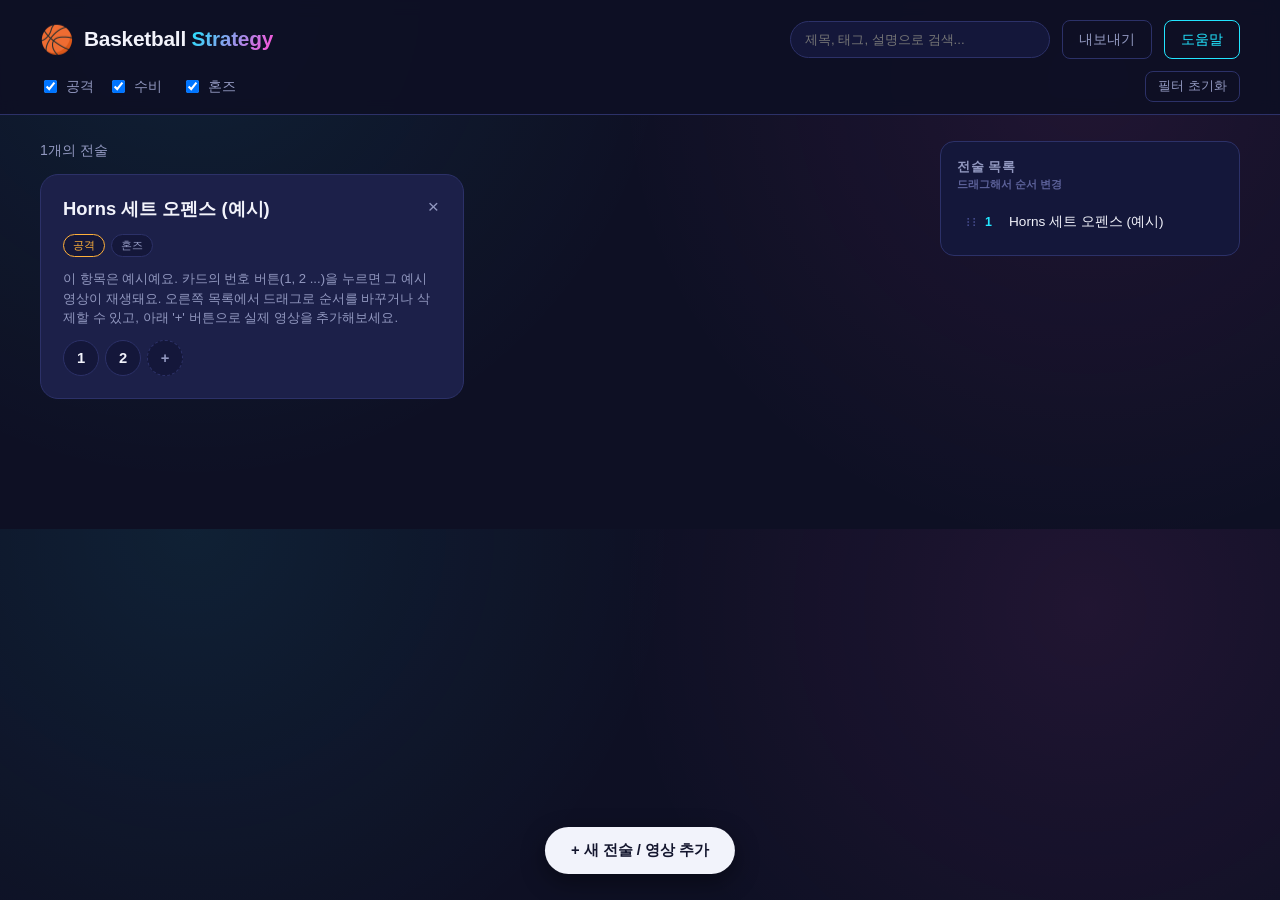
==== basketball/index.html @ 35e28404 "Add real start/end clip trimming and drop header subtitle Previously only a video's URL timestamp wa" ====
<!DOCTYPE html>
<html lang="ko">

<head>
    <meta charset="utf-8">
    <title>Basketball Strategy | 농구 전술 클립 정리</title>
    <meta content="width=device-width, initial-scale=1.0" name="viewport">
    <meta content="농구 전술 영상 클립 아카이브" name="description">
    <link href="css/style.css" rel="stylesheet">
</head>

<body>
    <header class="site-header">
        <div class="header-inner">
            <div class="brand">
                <span class="brand-mark">🏀</span>
                <div class="brand-text">
                    <span class="brand-title">Basketball <em>Strategy</em></span>
                </div>
            </div>
            <div class="header-actions">
                <div class="search-wrap">
                    <input id="searchInput" type="text" placeholder="제목, 태그, 설명으로 검색...">
                </div>
                <button id="exportBtn" class="btn btn-ghost">내보내기</button>
                <button id="guideBtn" class="btn btn-outline">도움말</button>
            </div>
        </div>
        <div class="filter-bar">
            <div class="filter-item">
                <label class="check"><input type="checkbox" class="category-filter" value="offense" checked> 공격</label>
                <label class="check"><input type="checkbox" class="category-filter" value="defense" checked> 수비</label>
            </div>
            <div id="typeFilterList" class="type-filter-list"></div>
            <button id="resetFilters" class="btn btn-ghost btn-sm">필터 초기화</button>
        </div>
    </header>

    <main class="layout">
        <section class="play-area">
            <p id="resultCount" class="result-count"></p>
            <div id="playGrid" class="play-grid"></div>
            <p id="emptyState" class="empty-state" hidden>조건에 맞는 전술이 없어요.</p>
        </section>

        <aside class="outline-panel">
            <h2>전술 목록 <span class="hint">드래그해서 순서 변경</span></h2>
            <ul id="outlineList" class="outline-list"></ul>
        </aside>
    </main>

    <button id="addPlayFab" class="fab-btn">+ 새 전술 / 영상 추가</button>

    <!-- Clip Player Modal -->
    <div id="clipModal" class="modal" hidden>
        <div class="modal-backdrop" id="modalBackdrop"></div>
        <div class="modal-panel">
            <button id="closeModal" class="modal-close" aria-label="닫기">&times;</button>
            <div class="player-wrap">
                <div id="youtubePlayer"></div>
                <video id="localPlayer" controls hidden></video>
            </div>
            <div class="clip-info">
                <div class="clip-info-head">
                    <h2 id="modalTitle"></h2>
                    <button id="replayBtn" class="btn btn-outline btn-sm">다시보기</button>
                </div>
                <div id="modalBadges" class="badges"></div>
                <div class="notes-block">
                    <div class="notes-head">
                        <h3>설명</h3>
                        <button id="editNotesBtn" class="icon-btn" title="설명 수정">✎</button>
                    </div>
                    <p id="modalNotes" class="notes"></p>
                    <textarea id="modalNotesEdit" class="notes-edit" hidden placeholder="이 전술에 대한 설명을 적어보세요"></textarea>
                    <div id="notesEditActions" class="notes-edit-actions" hidden>
                        <button id="saveNotesBtn" class="btn btn-primary btn-sm">저장</button>
                        <button id="cancelNotesBtn" class="btn btn-ghost btn-sm">취소</button>
                    </div>
                </div>
                <div id="exampleSwitcher" class="example-switcher"></div>
                <p id="currentExampleLabel" class="current-example-label"></p>
                <button id="addExampleBtn" class="btn btn-ghost btn-sm">+ 이 전술에 예시 영상 추가</button>
            </div>
        </div>
    </div>

    <!-- Add Play Modal -->
    <div id="addPlayModal" class="modal" hidden>
        <div class="modal-backdrop" id="addPlayBackdrop"></div>
        <div class="modal-panel form-panel">
            <button id="closeAddPlay" class="modal-close" aria-label="닫기">&times;</button>
            <h2>새 전술 추가</h2>
            <form id="addPlayForm">
                <label>전술 이름
                    <input type="text" name="title" placeholder="예: Horns 세트 오펜스" required>
                </label>
                <label>설명 (선택)
                    <textarea name="notes" rows="3" placeholder="이 전술에 대한 설명을 적어보세요"></textarea>
                </label>
                <div class="form-row">
                    <label>구분
                        <select name="category">
                            <option value="offense">공격</option>
                            <option value="defense">수비</option>
                        </select>
                    </label>
                    <label>세부 유형
                        <input type="text" name="type" list="typeSuggestions" placeholder="예: horns, pick-and-roll" required>
                        <datalist id="typeSuggestions"></datalist>
                    </label>
                </div>
                <label>영상 링크 (유튜브)
                    <input type="text" name="videoUrl" placeholder="https://www.youtube.com/watch?v=..." required>
                </label>
                <div class="form-row">
                    <label>시작 시간 (선택)
                        <input type="text" name="startTime" placeholder="예: 1:35 또는 95">
                    </label>
                    <label>종료 시간 (선택)
                        <input type="text" name="endTime" placeholder="예: 1:50 또는 110">
                    </label>
                </div>
                <label>영상 이름
                    <input type="text" name="exampleLabel" placeholder="예: 기본형 (비워두면 자동으로 번호만 붙어요)">
                </label>
                <button type="submit" class="btn btn-primary">추가하기</button>
            </form>
        </div>
    </div>

    <!-- Add Example Modal -->
    <div id="addExampleModal" class="modal" hidden>
        <div class="modal-backdrop" id="addExampleBackdrop"></div>
        <div class="modal-panel form-panel">
            <button id="closeAddExample" class="modal-close" aria-label="닫기">&times;</button>
            <h2>예시 영상 추가</h2>
            <form id="addExampleForm">
                <label>영상 링크 (유튜브)
                    <input type="text" name="videoUrl" placeholder="https://www.youtube.com/watch?v=..." required>
                </label>
                <div class="form-row">
                    <label>시작 시간 (선택)
                        <input type="text" name="startTime" placeholder="예: 1:35 또는 95">
                    </label>
                    <label>종료 시간 (선택)
                        <input type="text" name="endTime" placeholder="예: 1:50 또는 110">
                    </label>
                </div>
                <label>영상 이름
                    <input type="text" name="exampleLabel" placeholder="예: 스플릿 변형 (비워두면 자동으로 번호만 붙어요)">
                </label>
                <button type="submit" class="btn btn-primary">추가하기</button>
            </form>
        </div>
    </div>

    <!-- Guide Modal -->
    <div id="guideModal" class="modal" hidden>
        <div class="modal-backdrop" id="guideBackdrop"></div>
        <div class="modal-panel guide-panel">
            <button id="closeGuide" class="modal-close" aria-label="닫기">&times;</button>
            <h2>사용 방법</h2>
            <h3>영상 추가하기</h3>
            <p>오른쪽 아래 <b>+ 새 전술 / 영상 추가</b> 버튼을 누르고 유튜브 링크와 이름만 입력하면 바로 추가돼요. 이미 있는 전술(예: Horns)에 다른 예시 영상을 더 넣고 싶으면, 카드나 재생 화면의 <b>+ 이 전술에 예시 영상 추가</b> 버튼을 쓰세요. 번호 버튼(1, 2, 3...)을 누르면 그 예시 영상이 재생돼요.</p>
            <h3>클립 구간(시작/끝) 지정하기</h3>
            <p>영상 전체가 아니라 원하는 구간만 재생되게 하려면 <b>시작 시간</b>과 <b>종료 시간</b>을 적어주세요. <code>1:35</code>처럼 분:초로 적거나 <code>95</code>처럼 초 단위 숫자로 적어도 돼요. 비워두면 시작은 영상 처음부터(또는 링크에 있는 시간), 끝은 영상이 끝날 때까지 재생돼요.</p>
            <h3>순서 바꾸기 / 삭제하기</h3>
            <p>오른쪽 <b>전술 목록</b> 패널에서 드래그해서 순서를 바꿀 수 있어요. 각 항목의 × 버튼으로 삭제할 수 있어요.</p>
            <h3>⚠️ 브라우저에만 저장돼요</h3>
            <p>여기서 추가/삭제/정렬한 내용은 <b>지금 이 브라우저에만</b> 저장돼요 (localStorage). 다른 기기나 다른 사람에게는 보이지 않아요. 모두에게 영구 반영하려면 상단의 <b>내보내기</b> 버튼으로 최신 상태를 <code>plays.json</code> 파일로 받아서, 저장소의 <code>basketball/data/plays.json</code> 파일을 그걸로 교체하고 커밋/푸시하세요.</p>
        </div>
    </div>

    <script src="https://www.youtube.com/iframe_api"></script>
    <script src="js/app.js"></script>
</body>

</html>
---- basketball/css/style.css ----
:root {
    --bg: #0e1024;
    --bg-alt: #151833;
    --card: #1c2049;
    --card-hover: #232a5c;
    --panel: #14173a;
    --text: #f2f3fb;
    --text-dark: #14162e;
    --muted: #9298c0;
    --border: #2c3168;
    --accent-a: #22e5ff;
    --accent-b: #ff4fd8;
    --offense: #ffb03a;
    --defense: #4fa8ff;
    --radius: 14px;
    --maxw: 1680px;
    --side-pad: 40px;
}

* {
    box-sizing: border-box;
}

body {
    margin: 0;
    font-family: "Segoe UI", "Apple SD Gothic Neo", "Malgun Gothic", sans-serif;
    background: var(--bg);
    background-image: radial-gradient(circle at 15% 0%, rgba(34, 229, 255, 0.08), transparent 40%),
                       radial-gradient(circle at 85% 15%, rgba(255, 79, 216, 0.08), transparent 40%);
    color: var(--text);
    padding-bottom: 90px;
}

a {
    color: inherit;
}

.site-header {
    position: sticky;
    top: 0;
    z-index: 10;
    background: rgba(14, 16, 36, 0.92);
    backdrop-filter: blur(8px);
    border-bottom: 1px solid var(--border);
}

.header-inner {
    max-width: var(--maxw);
    margin: 0 auto;
    padding: 20px var(--side-pad) 12px;
    display: flex;
    align-items: center;
    justify-content: space-between;
    gap: 24px;
    flex-wrap: wrap;
}

.brand {
    display: flex;
    align-items: center;
    gap: 10px;
    flex-shrink: 0;
}

.brand-mark {
    font-size: 1.7rem;
    line-height: 1;
}

.brand-text {
    display: flex;
    flex-direction: column;
    line-height: 1.2;
}

.brand-title {
    font-size: 1.3rem;
    font-weight: 800;
    letter-spacing: -0.01em;
    white-space: nowrap;
}

.brand-title em {
    font-style: normal;
    background: linear-gradient(120deg, var(--accent-a), var(--accent-b));
    -webkit-background-clip: text;
    background-clip: text;
    color: transparent;
}

.header-actions {
    display: flex;
    align-items: center;
    gap: 12px;
    flex-wrap: wrap;
    justify-content: flex-end;
}

.search-wrap {
    width: 260px;
}

#searchInput {
    width: 100%;
    padding: 10px 14px;
    border-radius: 999px;
    border: 1px solid var(--border);
    background: var(--panel);
    color: var(--text);
    outline: none;
}

#searchInput:focus {
    border-color: var(--accent-a);
}

.filter-bar {
    max-width: var(--maxw);
    margin: 0 auto;
    padding: 0 var(--side-pad) 12px;
    display: flex;
    align-items: center;
    gap: 20px;
    flex-wrap: wrap;
}

.filter-item {
    display: flex;
    gap: 14px;
}

.type-filter-list {
    display: flex;
    gap: 12px;
    flex-wrap: wrap;
    flex: 1;
}

.btn {
    padding: 9px 16px;
    border-radius: 8px;
    border: 1px solid var(--border);
    background: var(--panel);
    color: var(--text);
    cursor: pointer;
    font-size: 0.88rem;
    white-space: nowrap;
}

.btn:hover {
    border-color: var(--accent-a);
}

.btn-sm {
    padding: 6px 12px;
    font-size: 0.8rem;
}

.btn-outline {
    background: transparent;
    border-color: var(--accent-a);
    color: var(--accent-a);
}

.btn-ghost {
    background: transparent;
    color: var(--muted);
}

.btn-primary {
    background: linear-gradient(90deg, var(--accent-a), var(--accent-b));
    color: #06070f;
    border: none;
    font-weight: 700;
}

.form-panel .btn-primary {
    width: 100%;
    padding: 11px;
}

.check {
    display: flex;
    align-items: center;
    gap: 6px;
    font-size: 0.88rem;
    cursor: pointer;
    color: var(--muted);
}

.layout {
    max-width: var(--maxw);
    margin: 0 auto;
    padding: 26px var(--side-pad) 40px;
    display: grid;
    grid-template-columns: 1fr 300px;
    gap: 32px;
    align-items: start;
}

.result-count {
    color: var(--muted);
    font-size: 0.88rem;
    margin: 0 0 14px;
}

.play-grid {
    display: grid;
    grid-template-columns: repeat(auto-fill, minmax(320px, 1fr));
    gap: 20px;
}

.play-card {
    background: var(--card);
    border: 1px solid var(--border);
    border-radius: 18px;
    padding: 22px;
    cursor: pointer;
    transition: transform 0.15s ease, border-image 0.15s ease, background 0.15s ease;
    display: flex;
    flex-direction: column;
    gap: 12px;
}

.play-card:hover {
    transform: translateY(-3px);
    background: var(--card-hover);
    border-color: transparent;
    border-image: linear-gradient(120deg, var(--accent-a), var(--accent-b)) 1;
}

.play-card-head {
    display: flex;
    align-items: flex-start;
    justify-content: space-between;
    gap: 8px;
}

.play-title {
    font-size: 1.15rem;
    font-weight: 700;
    margin: 0;
    line-height: 1.35;
}

.icon-btn {
    background: none;
    border: none;
    color: var(--muted);
    font-size: 1.2rem;
    cursor: pointer;
    line-height: 1;
    padding: 0 2px;
    flex-shrink: 0;
}

.icon-btn:hover {
    color: var(--accent-b);
}

.badges {
    display: flex;
    flex-wrap: wrap;
    gap: 6px;
}

.badge {
    font-size: 0.7rem;
    padding: 3px 9px;
    border-radius: 999px;
    background: var(--panel);
    color: var(--muted);
    border: 1px solid var(--border);
}

.badge.cat-offense {
    color: var(--offense);
    border-color: var(--offense);
}

.badge.cat-defense {
    color: var(--defense);
    border-color: var(--defense);
}

.example-pills {
    display: flex;
    flex-wrap: wrap;
    gap: 6px;
}

.pill-btn {
    width: 36px;
    height: 36px;
    border-radius: 999px;
    border: 1px solid var(--border);
    background: var(--panel);
    color: var(--text);
    font-size: 0.92rem;
    font-weight: 600;
    cursor: pointer;
    display: flex;
    align-items: center;
    justify-content: center;
}

.pill-btn:hover {
    border-color: var(--accent-a);
    color: var(--accent-a);
}

.pill-btn.active {
    background: linear-gradient(120deg, var(--accent-a), var(--accent-b));
    color: #06070f;
    border-color: transparent;
}

.pill-add {
    color: var(--muted);
    border-style: dashed;
}

.card-notes {
    color: var(--muted);
    font-size: 0.82rem;
    margin: 0;
    line-height: 1.5;
}

.empty-state {
    color: var(--muted);
    text-align: center;
    padding: 60px 0;
}

/* Outline panel */
.outline-panel {
    background: var(--panel);
    border: 1px solid var(--border);
    border-radius: var(--radius);
    padding: 16px;
    position: sticky;
    top: 130px;
}

.outline-panel h2 {
    font-size: 0.82rem;
    text-transform: uppercase;
    letter-spacing: 0.04em;
    color: var(--muted);
    margin: 0 0 12px;
    display: flex;
    flex-direction: column;
    gap: 2px;
}

.outline-panel .hint {
    font-size: 0.68rem;
    text-transform: none;
    color: #5c6199;
    letter-spacing: normal;
}

.outline-list {
    list-style: none;
    margin: 0;
    padding: 0;
    display: flex;
    flex-direction: column;
    gap: 4px;
}

.outline-item {
    display: flex;
    align-items: center;
    gap: 8px;
    padding: 8px 8px;
    border-radius: 8px;
    cursor: pointer;
    font-size: 0.85rem;
}

.outline-item:hover {
    background: var(--card);
}

.outline-item.dragging {
    opacity: 0.4;
}

.drag-handle {
    color: #454b8c;
    cursor: grab;
    font-size: 0.8rem;
}

.outline-index {
    color: var(--accent-a);
    font-weight: 700;
    font-size: 0.78rem;
    width: 16px;
    flex-shrink: 0;
}

.outline-title {
    flex: 1;
    overflow: hidden;
    text-overflow: ellipsis;
    white-space: nowrap;
    color: var(--text);
}

.outline-delete {
    opacity: 0;
}

.outline-item:hover .outline-delete {
    opacity: 1;
}

/* Floating add button */
.fab-btn {
    position: fixed;
    bottom: 26px;
    left: 50%;
    transform: translateX(-50%);
    background: var(--text);
    color: var(--text-dark);
    border: none;
    border-radius: 999px;
    padding: 14px 26px;
    font-size: 0.92rem;
    font-weight: 700;
    cursor: pointer;
    box-shadow: 0 8px 24px rgba(0, 0, 0, 0.4);
    z-index: 50;
}

.fab-btn:hover {
    box-shadow: 0 0 0 3px var(--accent-a), 0 8px 24px rgba(0, 0, 0, 0.4);
}

/* Modal */
.modal {
    position: fixed;
    inset: 0;
    z-index: 100;
    display: none;
    align-items: center;
    justify-content: center;
    padding: 20px;
}

.modal:not([hidden]) {
    display: flex;
}

.modal-backdrop {
    position: absolute;
    inset: 0;
    background: rgba(4, 5, 14, 0.8);
}

.modal-panel {
    position: relative;
    background: var(--panel);
    border: 1px solid var(--border);
    border-radius: var(--radius);
    max-width: 860px;
    width: 100%;
    max-height: 90vh;
    overflow-y: auto;
    padding: 18px;
}

.modal-close {
    position: absolute;
    top: 10px;
    right: 12px;
    background: none;
    border: none;
    color: var(--muted);
    font-size: 1.6rem;
    cursor: pointer;
    line-height: 1;
    z-index: 2;
}

.player-wrap {
    aspect-ratio: 16 / 9;
    background: #000;
    border-radius: 8px;
    overflow: hidden;
}

#youtubePlayer,
#localPlayer {
    width: 100%;
    height: 100%;
}

.clip-info {
    padding-top: 16px;
    display: flex;
    flex-direction: column;
    gap: 10px;
}

.clip-info-head {
    display: flex;
    align-items: center;
    justify-content: space-between;
    gap: 12px;
}

.clip-info-head h2 {
    margin: 0;
    font-size: 1.15rem;
}

.example-switcher {
    display: flex;
    gap: 6px;
    flex-wrap: wrap;
}

.current-example-label {
    margin: 0;
    color: var(--accent-a);
    font-size: 0.82rem;
    font-weight: 600;
}

.notes {
    color: var(--muted);
    line-height: 1.6;
    white-space: pre-wrap;
    margin: 0;
}

.notes-block {
    display: flex;
    flex-direction: column;
    gap: 6px;
    background: var(--card);
    border: 1px solid var(--border);
    border-radius: 10px;
    padding: 12px 14px;
}

.notes-head {
    display: flex;
    align-items: center;
    justify-content: space-between;
}

.notes-head h3 {
    margin: 0;
    font-size: 0.72rem;
    text-transform: uppercase;
    letter-spacing: 0.05em;
    color: var(--muted);
}

.notes-edit {
    width: 100%;
    min-height: 70px;
    padding: 8px 10px;
    border-radius: 8px;
    border: 1px solid var(--border);
    background: var(--panel);
    color: var(--text);
    font-family: inherit;
    font-size: 0.92rem;
    resize: vertical;
}

.notes-edit:focus {
    outline: none;
    border-color: var(--accent-a);
}

.notes-edit-actions {
    display: flex;
    gap: 8px;
}

/* Forms */
.form-panel {
    max-width: 460px;
}

.form-panel h2 {
    margin-top: 0;
}

#addPlayForm,
#addExampleForm {
    display: flex;
    flex-direction: column;
    gap: 14px;
}

#addPlayForm label,
#addExampleForm label {
    display: flex;
    flex-direction: column;
    gap: 6px;
    font-size: 0.85rem;
    color: var(--muted);
}

.form-row {
    display: flex;
    gap: 12px;
}

.form-row label {
    flex: 1;
}

#addPlayForm input,
#addPlayForm select,
#addPlayForm textarea,
#addExampleForm input {
    padding: 9px 11px;
    border-radius: 8px;
    border: 1px solid var(--border);
    background: var(--card);
    color: var(--text);
    font-size: 0.92rem;
    font-family: inherit;
}

#addPlayForm input:focus,
#addPlayForm select:focus,
#addPlayForm textarea:focus,
#addExampleForm input:focus {
    outline: none;
    border-color: var(--accent-a);
}

/* Guide */
.guide-panel {
    max-width: 560px;
    line-height: 1.65;
}

.guide-panel h3 {
    margin-top: 20px;
    margin-bottom: 6px;
    font-size: 1rem;
}

.guide-panel code {
    background: var(--card);
    padding: 1px 5px;
    border-radius: 4px;
    font-size: 0.88em;
}

@media (max-width: 860px) {
    :root {
        --side-pad: 20px;
    }

    .layout {
        grid-template-columns: 1fr;
    }

    .outline-panel {
        position: static;
    }

    .form-row {
        flex-direction: column;
    }

    .header-actions {
        width: 100%;
    }

    .search-wrap {
        width: 100%;
        flex: 1;
    }
}
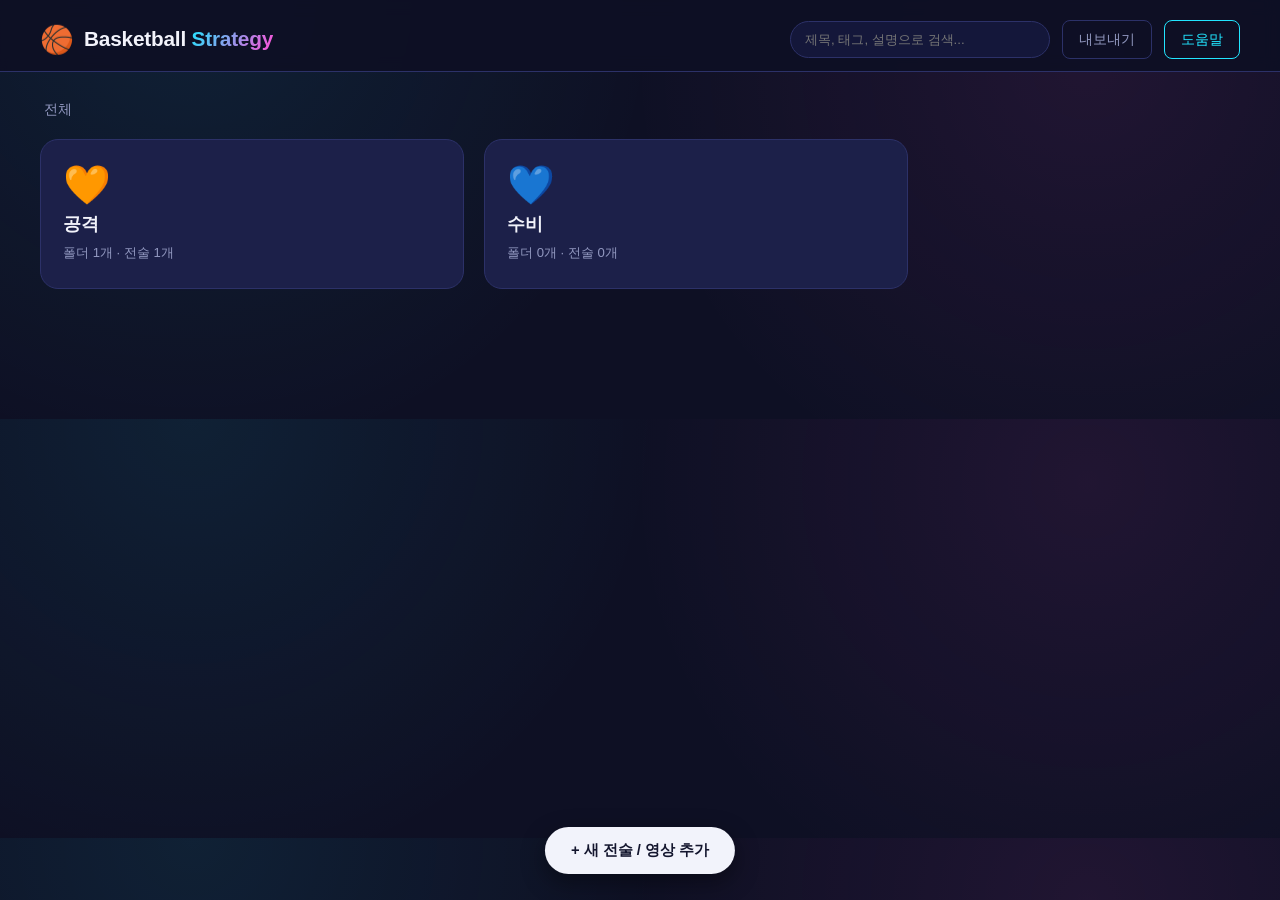
==== commit b692be7f: "Replace flat filters with a folder-based browsing structure Swap the checkbox filter bar for actual " ====
--- a/basketball/index.html
+++ b/basketball/index.html
@@ -26,25 +26,17 @@
                 <button id="guideBtn" class="btn btn-outline">도움말</button>
             </div>
         </div>
-        <div class="filter-bar">
-            <div class="filter-item">
-                <label class="check"><input type="checkbox" class="category-filter" value="offense" checked> 공격</label>
-                <label class="check"><input type="checkbox" class="category-filter" value="defense" checked> 수비</label>
-            </div>
-            <div id="typeFilterList" class="type-filter-list"></div>
-            <button id="resetFilters" class="btn btn-ghost btn-sm">필터 초기화</button>
-        </div>
     </header>
 
     <main class="layout">
         <section class="play-area">
-            <p id="resultCount" class="result-count"></p>
+            <nav id="breadcrumb" class="breadcrumb"></nav>
             <div id="playGrid" class="play-grid"></div>
-            <p id="emptyState" class="empty-state" hidden>조건에 맞는 전술이 없어요.</p>
+            <p id="emptyState" class="empty-state" hidden></p>
         </section>
 
-        <aside class="outline-panel">
-            <h2>전술 목록 <span class="hint">드래그해서 순서 변경</span></h2>
+        <aside class="outline-panel" id="outlinePanel">
+            <h2 id="outlineTitle"></h2>
             <ul id="outlineList" class="outline-list"></ul>
         </aside>
     </main>
@@ -100,13 +92,13 @@
                 </label>
                 <div class="form-row">
                     <label>구분
-                        <select name="category">
+                        <select name="category" id="addPlayCategory">
                             <option value="offense">공격</option>
                             <option value="defense">수비</option>
                         </select>
                     </label>
-                    <label>세부 유형
-                        <input type="text" name="type" list="typeSuggestions" placeholder="예: horns, pick-and-roll" required>
+                    <label>폴더 (선택)
+                        <input type="text" name="type" id="addPlayFolder" list="typeSuggestions" placeholder="예: 지역 상대, 맨투맨 상대">
                         <datalist id="typeSuggestions"></datalist>
                     </label>
                 </div>
@@ -155,18 +147,35 @@
         </div>
     </div>
 
+    <!-- Add Folder Modal -->
+    <div id="addFolderModal" class="modal" hidden>
+        <div class="modal-backdrop" id="addFolderBackdrop"></div>
+        <div class="modal-panel form-panel">
+            <button id="closeAddFolder" class="modal-close" aria-label="닫기">&times;</button>
+            <h2>새 폴더 만들기</h2>
+            <form id="addFolderForm">
+                <label>폴더 이름
+                    <input type="text" name="folderName" placeholder="예: 지역 상대, 맨투맨 상대" required>
+                </label>
+                <button type="submit" class="btn btn-primary">만들기</button>
+            </form>
+        </div>
+    </div>
+
     <!-- Guide Modal -->
     <div id="guideModal" class="modal" hidden>
         <div class="modal-backdrop" id="guideBackdrop"></div>
         <div class="modal-panel guide-panel">
             <button id="closeGuide" class="modal-close" aria-label="닫기">&times;</button>
             <h2>사용 방법</h2>
+            <h3>폴더로 정리하기</h3>
+            <p>맨 처음 화면에서 <b>공격</b> / <b>수비</b>를 고르면, 그 안에서 <b>+ 새 폴더</b>로 "지역 상대", "맨투맨 상대"처럼 원하는 폴더를 만들 수 있어요. 폴더를 열면 그 안의 전술만 모아서 볼 수 있어요. 폴더를 지정하지 않고 전술을 추가하면 <b>미분류</b> 폴더에 들어가요.</p>
             <h3>영상 추가하기</h3>
             <p>오른쪽 아래 <b>+ 새 전술 / 영상 추가</b> 버튼을 누르고 유튜브 링크와 이름만 입력하면 바로 추가돼요. 이미 있는 전술(예: Horns)에 다른 예시 영상을 더 넣고 싶으면, 카드나 재생 화면의 <b>+ 이 전술에 예시 영상 추가</b> 버튼을 쓰세요. 번호 버튼(1, 2, 3...)을 누르면 그 예시 영상이 재생돼요.</p>
             <h3>클립 구간(시작/끝) 지정하기</h3>
             <p>영상 전체가 아니라 원하는 구간만 재생되게 하려면 <b>시작 시간</b>과 <b>종료 시간</b>을 적어주세요. <code>1:35</code>처럼 분:초로 적거나 <code>95</code>처럼 초 단위 숫자로 적어도 돼요. 비워두면 시작은 영상 처음부터(또는 링크에 있는 시간), 끝은 영상이 끝날 때까지 재생돼요.</p>
             <h3>순서 바꾸기 / 삭제하기</h3>
-            <p>오른쪽 <b>전술 목록</b> 패널에서 드래그해서 순서를 바꿀 수 있어요. 각 항목의 × 버튼으로 삭제할 수 있어요.</p>
+            <p>오른쪽 패널에서 드래그해서 폴더나 전술의 순서를 바꿀 수 있어요. 각 항목의 × 버튼으로 삭제할 수 있어요 (폴더는 안이 비어있어야 삭제할 수 있어요).</p>
             <h3>⚠️ 브라우저에만 저장돼요</h3>
             <p>여기서 추가/삭제/정렬한 내용은 <b>지금 이 브라우저에만</b> 저장돼요 (localStorage). 다른 기기나 다른 사람에게는 보이지 않아요. 모두에게 영구 반영하려면 상단의 <b>내보내기</b> 버튼으로 최신 상태를 <code>plays.json</code> 파일로 받아서, 저장소의 <code>basketball/data/plays.json</code> 파일을 그걸로 교체하고 커밋/푸시하세요.</p>
         </div>
--- a/basketball/css/style.css
+++ b/basketball/css/style.css
@@ -114,28 +114,6 @@
     border-color: var(--accent-a);
 }
 
-.filter-bar {
-    max-width: var(--maxw);
-    margin: 0 auto;
-    padding: 0 var(--side-pad) 12px;
-    display: flex;
-    align-items: center;
-    gap: 20px;
-    flex-wrap: wrap;
-}
-
-.filter-item {
-    display: flex;
-    gap: 14px;
-}
-
-.type-filter-list {
-    display: flex;
-    gap: 12px;
-    flex-wrap: wrap;
-    flex: 1;
-}
-
 .btn {
     padding: 9px 16px;
     border-radius: 8px;
@@ -198,10 +176,37 @@
     align-items: start;
 }
 
-.result-count {
-    color: var(--muted);
-    font-size: 0.88rem;
-    margin: 0 0 14px;
+.breadcrumb {
+    display: flex;
+    align-items: center;
+    gap: 6px;
+    margin: 0 0 18px;
+    font-size: 0.9rem;
+    flex-wrap: wrap;
+}
+
+.crumb {
+    background: none;
+    border: none;
+    color: var(--muted);
+    cursor: pointer;
+    font-size: 0.9rem;
+    padding: 2px 4px;
+    font-family: inherit;
+}
+
+.crumb:hover {
+    color: var(--accent-a);
+}
+
+.crumb.current {
+    color: var(--text);
+    font-weight: 700;
+    cursor: default;
+}
+
+.crumb-sep {
+    color: var(--border);
 }
 
 .play-grid {
@@ -325,6 +330,64 @@
     font-size: 0.82rem;
     margin: 0;
     line-height: 1.5;
+}
+
+.folder-card {
+    background: var(--card);
+    border: 1px solid var(--border);
+    border-radius: 18px;
+    padding: 26px 22px;
+    cursor: pointer;
+    display: flex;
+    flex-direction: column;
+    align-items: flex-start;
+    gap: 8px;
+    position: relative;
+    text-align: left;
+    font-family: inherit;
+    color: inherit;
+    transition: transform 0.15s ease, border-image 0.15s ease, background 0.15s ease;
+}
+
+.folder-card:hover {
+    transform: translateY(-3px);
+    background: var(--card-hover);
+    border-color: transparent;
+    border-image: linear-gradient(120deg, var(--accent-a), var(--accent-b)) 1;
+}
+
+.folder-icon {
+    font-size: 2rem;
+    line-height: 1;
+}
+
+.category-card .folder-icon {
+    font-size: 2.4rem;
+}
+
+.folder-name {
+    margin: 0;
+    font-size: 1.1rem;
+    font-weight: 700;
+}
+
+.folder-meta {
+    margin: 0;
+    color: var(--muted);
+    font-size: 0.82rem;
+}
+
+.folder-delete {
+    position: absolute;
+    top: 12px;
+    right: 12px;
+}
+
+.folder-add {
+    align-items: center;
+    justify-content: center;
+    border-style: dashed;
+    color: var(--muted);
 }
 
 .empty-state {
@@ -595,14 +658,16 @@
 }
 
 #addPlayForm,
-#addExampleForm {
+#addExampleForm,
+#addFolderForm {
     display: flex;
     flex-direction: column;
     gap: 14px;
 }
 
 #addPlayForm label,
-#addExampleForm label {
+#addExampleForm label,
+#addFolderForm label {
     display: flex;
     flex-direction: column;
     gap: 6px;
@@ -622,7 +687,8 @@
 #addPlayForm input,
 #addPlayForm select,
 #addPlayForm textarea,
-#addExampleForm input {
+#addExampleForm input,
+#addFolderForm input {
     padding: 9px 11px;
     border-radius: 8px;
     border: 1px solid var(--border);
@@ -635,7 +701,8 @@
 #addPlayForm input:focus,
 #addPlayForm select:focus,
 #addPlayForm textarea:focus,
-#addExampleForm input:focus {
+#addExampleForm input:focus,
+#addFolderForm input:focus {
     outline: none;
     border-color: var(--accent-a);
 }
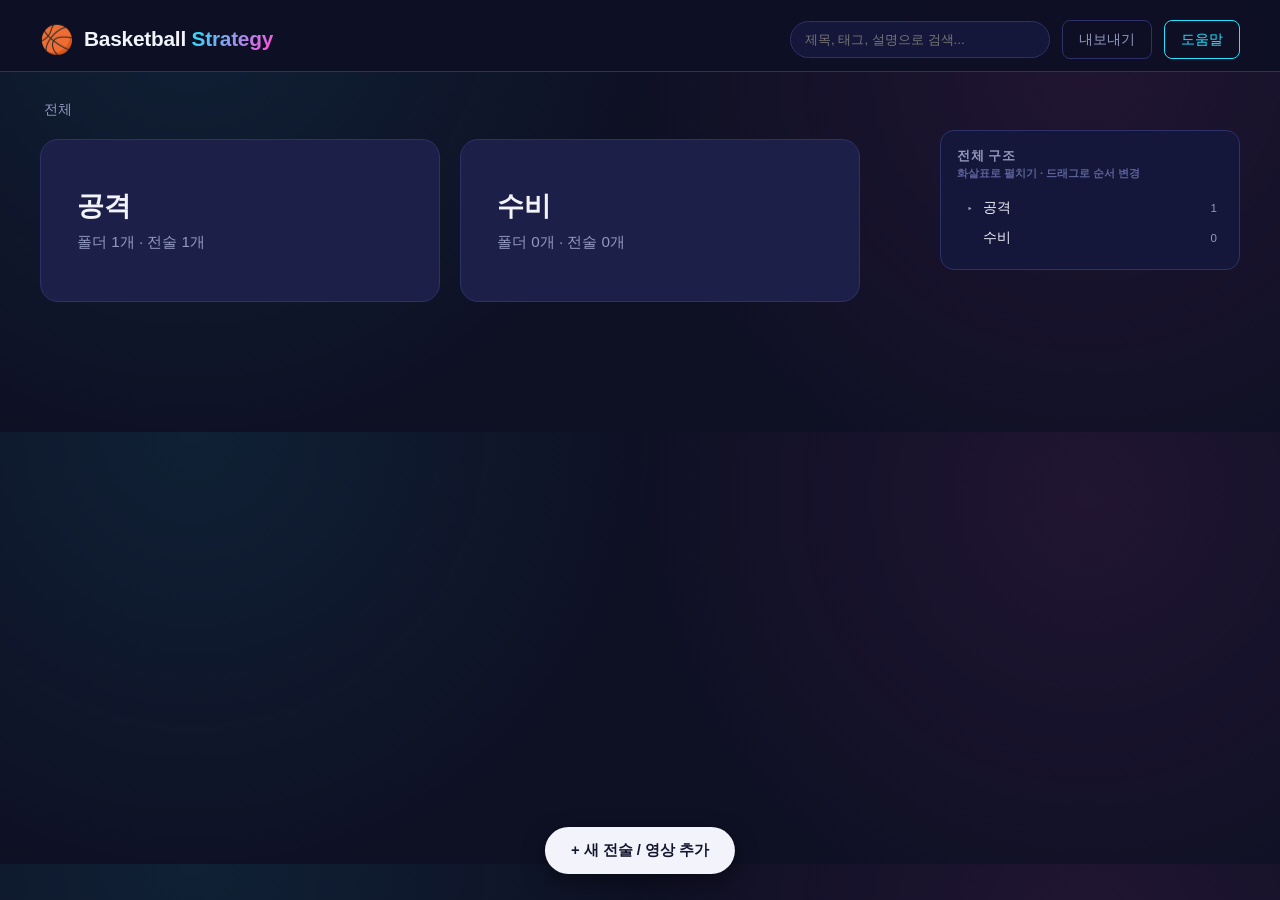
==== commit 2b211d05: "Drop emoji icons, enlarge category cards, add expandable tree sidebar Remove the emoji icons from ca" ====
--- a/basketball/index.html
+++ b/basketball/index.html
@@ -36,7 +36,7 @@
         </section>
 
         <aside class="outline-panel" id="outlinePanel">
-            <h2 id="outlineTitle"></h2>
+            <h2>전체 구조 <span class="hint">화살표로 펼치기 · 드래그로 순서 변경</span></h2>
             <ul id="outlineList" class="outline-list"></ul>
         </aside>
     </main>
--- a/basketball/css/style.css
+++ b/basketball/css/style.css
@@ -356,15 +356,6 @@
     border-image: linear-gradient(120deg, var(--accent-a), var(--accent-b)) 1;
 }
 
-.folder-icon {
-    font-size: 2rem;
-    line-height: 1;
-}
-
-.category-card .folder-icon {
-    font-size: 2.4rem;
-}
-
 .folder-name {
     margin: 0;
     font-size: 1.1rem;
@@ -388,6 +379,25 @@
     justify-content: center;
     border-style: dashed;
     color: var(--muted);
+}
+
+.category-grid {
+    grid-template-columns: repeat(auto-fit, minmax(280px, 1fr));
+    max-width: 820px;
+}
+
+.category-grid .folder-card {
+    padding: 48px 36px;
+    min-height: 160px;
+    justify-content: center;
+}
+
+.category-grid .folder-name {
+    font-size: 1.7rem;
+}
+
+.category-grid .folder-meta {
+    font-size: 0.95rem;
 }
 
 .empty-state {
@@ -428,56 +438,85 @@
     list-style: none;
     margin: 0;
     padding: 0;
-    display: flex;
-    flex-direction: column;
-    gap: 4px;
-}
-
-.outline-item {
-    display: flex;
-    align-items: center;
-    gap: 8px;
-    padding: 8px 8px;
+    max-height: calc(100vh - 200px);
+    overflow-y: auto;
+}
+
+.tree-children {
+    list-style: none;
+    margin: 0;
+    padding-left: 20px;
+    display: flex;
+    flex-direction: column;
+    gap: 2px;
+}
+
+.tree-node {
+    display: flex;
+    flex-direction: column;
+    gap: 2px;
+}
+
+.tree-node.dragging {
+    opacity: 0.4;
+}
+
+.tree-row {
+    display: flex;
+    align-items: center;
+    gap: 6px;
+    padding: 6px 6px;
     border-radius: 8px;
-    cursor: pointer;
     font-size: 0.85rem;
 }
 
-.outline-item:hover {
+.tree-row:hover {
     background: var(--card);
 }
 
-.outline-item.dragging {
-    opacity: 0.4;
+.tree-toggle {
+    background: none;
+    border: none;
+    color: var(--muted);
+    cursor: pointer;
+    font-size: 0.7rem;
+    width: 14px;
+    flex-shrink: 0;
+    padding: 0;
+}
+
+.tree-toggle.leaf {
+    visibility: hidden;
 }
 
 .drag-handle {
     color: #454b8c;
     cursor: grab;
     font-size: 0.8rem;
-}
-
-.outline-index {
-    color: var(--accent-a);
-    font-weight: 700;
-    font-size: 0.78rem;
-    width: 16px;
     flex-shrink: 0;
 }
 
-.outline-title {
+.tree-label {
     flex: 1;
     overflow: hidden;
     text-overflow: ellipsis;
     white-space: nowrap;
     color: var(--text);
-}
-
-.outline-delete {
+    cursor: pointer;
+}
+
+.tree-count {
+    color: var(--muted);
+    font-size: 0.72rem;
+    flex-shrink: 0;
+}
+
+.tree-delete {
     opacity: 0;
-}
-
-.outline-item:hover .outline-delete {
+    flex-shrink: 0;
+}
+
+.tree-row:hover .tree-delete {
     opacity: 1;
 }
 
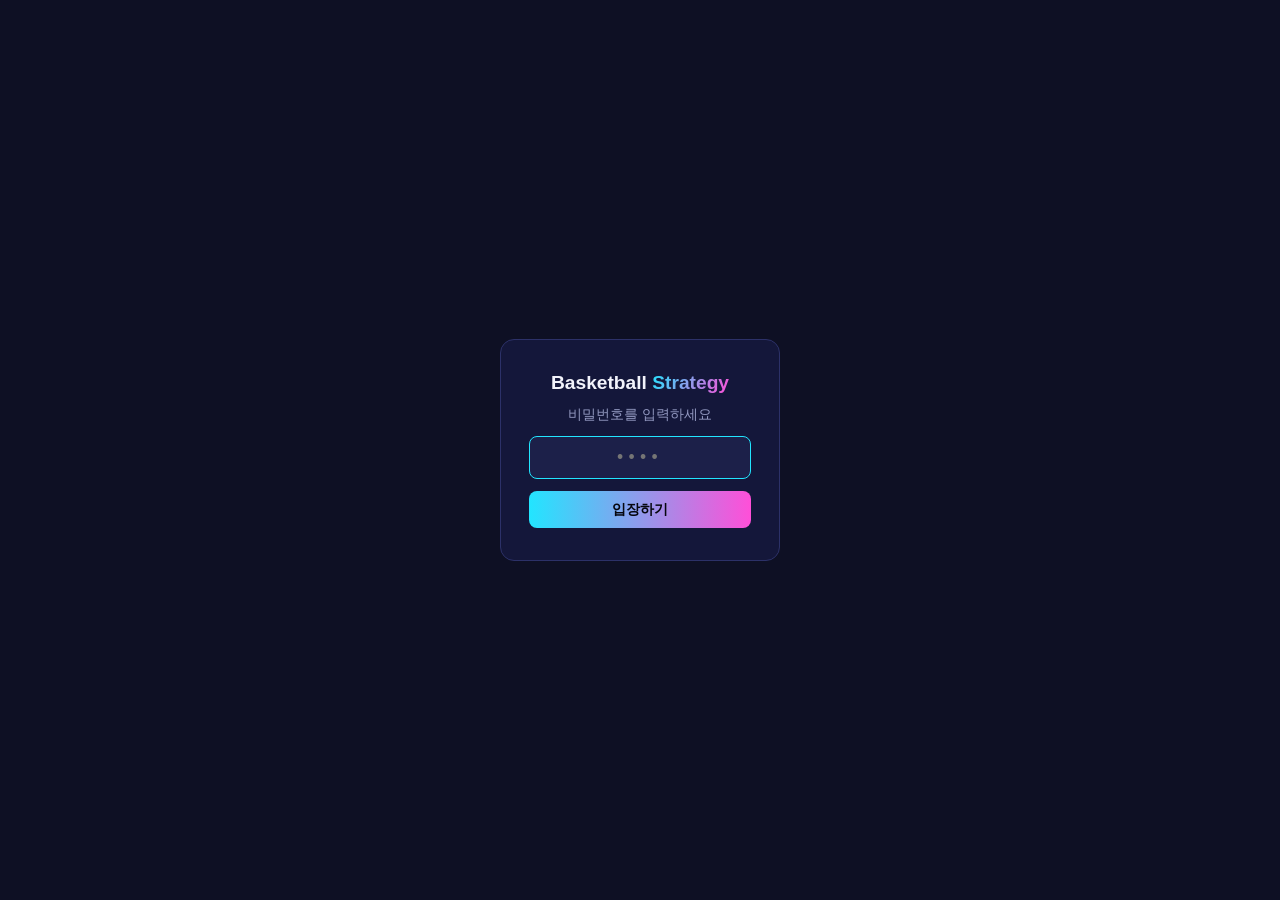
==== commit ad06867c: "Add password gate, gate deletes, fix tree indentation and collapse - Site now requires a password ("" ====
--- a/basketball/index.html
+++ b/basketball/index.html
@@ -10,6 +10,16 @@
 </head>
 
 <body>
+    <div id="passwordGate" class="password-gate">
+        <form id="passwordForm" class="password-form">
+            <h2>Basketball <em>Strategy</em></h2>
+            <p>비밀번호를 입력하세요</p>
+            <input type="password" id="passwordInput" inputmode="numeric" autocomplete="off" placeholder="••••">
+            <button type="submit" class="btn btn-primary">입장하기</button>
+            <p id="passwordError" class="password-error" hidden>비밀번호가 틀렸어요.</p>
+        </form>
+    </div>
+
     <header class="site-header">
         <div class="header-inner">
             <div class="brand">
@@ -174,8 +184,10 @@
             <p>오른쪽 아래 <b>+ 새 전술 / 영상 추가</b> 버튼을 누르고 유튜브 링크와 이름만 입력하면 바로 추가돼요. 이미 있는 전술(예: Horns)에 다른 예시 영상을 더 넣고 싶으면, 카드나 재생 화면의 <b>+ 이 전술에 예시 영상 추가</b> 버튼을 쓰세요. 번호 버튼(1, 2, 3...)을 누르면 그 예시 영상이 재생돼요.</p>
             <h3>클립 구간(시작/끝) 지정하기</h3>
             <p>영상 전체가 아니라 원하는 구간만 재생되게 하려면 <b>시작 시간</b>과 <b>종료 시간</b>을 적어주세요. <code>1:35</code>처럼 분:초로 적거나 <code>95</code>처럼 초 단위 숫자로 적어도 돼요. 비워두면 시작은 영상 처음부터(또는 링크에 있는 시간), 끝은 영상이 끝날 때까지 재생돼요.</p>
-            <h3>순서 바꾸기 / 삭제하기</h3>
-            <p>오른쪽 패널에서 드래그해서 폴더나 전술의 순서를 바꿀 수 있어요. 각 항목의 × 버튼으로 삭제할 수 있어요 (폴더는 안이 비어있어야 삭제할 수 있어요).</p>
+            <h3>순서 바꾸기 / 접기·펼치기</h3>
+            <p>오른쪽 <b>전체 구조</b> 패널의 화살표를 누르면 공격/수비 → 폴더 → 전술 순으로 펼치고 접을 수 있어요. 드래그로 폴더끼리, 같은 폴더 안 전술끼리 순서를 바꿀 수 있어요.</p>
+            <h3>삭제하기</h3>
+            <p>전술 카드의 × 버튼(오른쪽 전체 구조 패널에서는 안 돼요)이나 폴더의 × 버튼(폴더가 비어있어야 삭제 가능)을 누르면 비밀번호를 물어봐요.</p>
             <h3>⚠️ 브라우저에만 저장돼요</h3>
             <p>여기서 추가/삭제/정렬한 내용은 <b>지금 이 브라우저에만</b> 저장돼요 (localStorage). 다른 기기나 다른 사람에게는 보이지 않아요. 모두에게 영구 반영하려면 상단의 <b>내보내기</b> 버튼으로 최신 상태를 <code>plays.json</code> 파일로 받아서, 저장소의 <code>basketball/data/plays.json</code> 파일을 그걸로 교체하고 커밋/푸시하세요.</p>
         </div>
--- a/basketball/css/style.css
+++ b/basketball/css/style.css
@@ -35,6 +35,72 @@
     color: inherit;
 }
 
+.password-gate {
+    position: fixed;
+    inset: 0;
+    z-index: 500;
+    display: none;
+    align-items: center;
+    justify-content: center;
+    background: var(--bg);
+}
+
+.password-gate:not([hidden]) {
+    display: flex;
+}
+
+.password-form {
+    background: var(--panel);
+    border: 1px solid var(--border);
+    border-radius: var(--radius);
+    padding: 32px 28px;
+    width: 280px;
+    text-align: center;
+    display: flex;
+    flex-direction: column;
+    gap: 12px;
+}
+
+.password-form h2 {
+    margin: 0;
+    font-size: 1.2rem;
+}
+
+.password-form h2 em {
+    font-style: normal;
+    background: linear-gradient(120deg, var(--accent-a), var(--accent-b));
+    -webkit-background-clip: text;
+    background-clip: text;
+    color: transparent;
+}
+
+.password-form p {
+    margin: 0;
+    color: var(--muted);
+    font-size: 0.85rem;
+}
+
+#passwordInput {
+    padding: 10px 12px;
+    border-radius: 8px;
+    border: 1px solid var(--border);
+    background: var(--card);
+    color: var(--text);
+    font-size: 1.1rem;
+    text-align: center;
+    letter-spacing: 0.3em;
+    font-family: inherit;
+}
+
+#passwordInput:focus {
+    outline: none;
+    border-color: var(--accent-a);
+}
+
+.password-error {
+    color: var(--accent-b) !important;
+}
+
 .site-header {
     position: sticky;
     top: 0;
